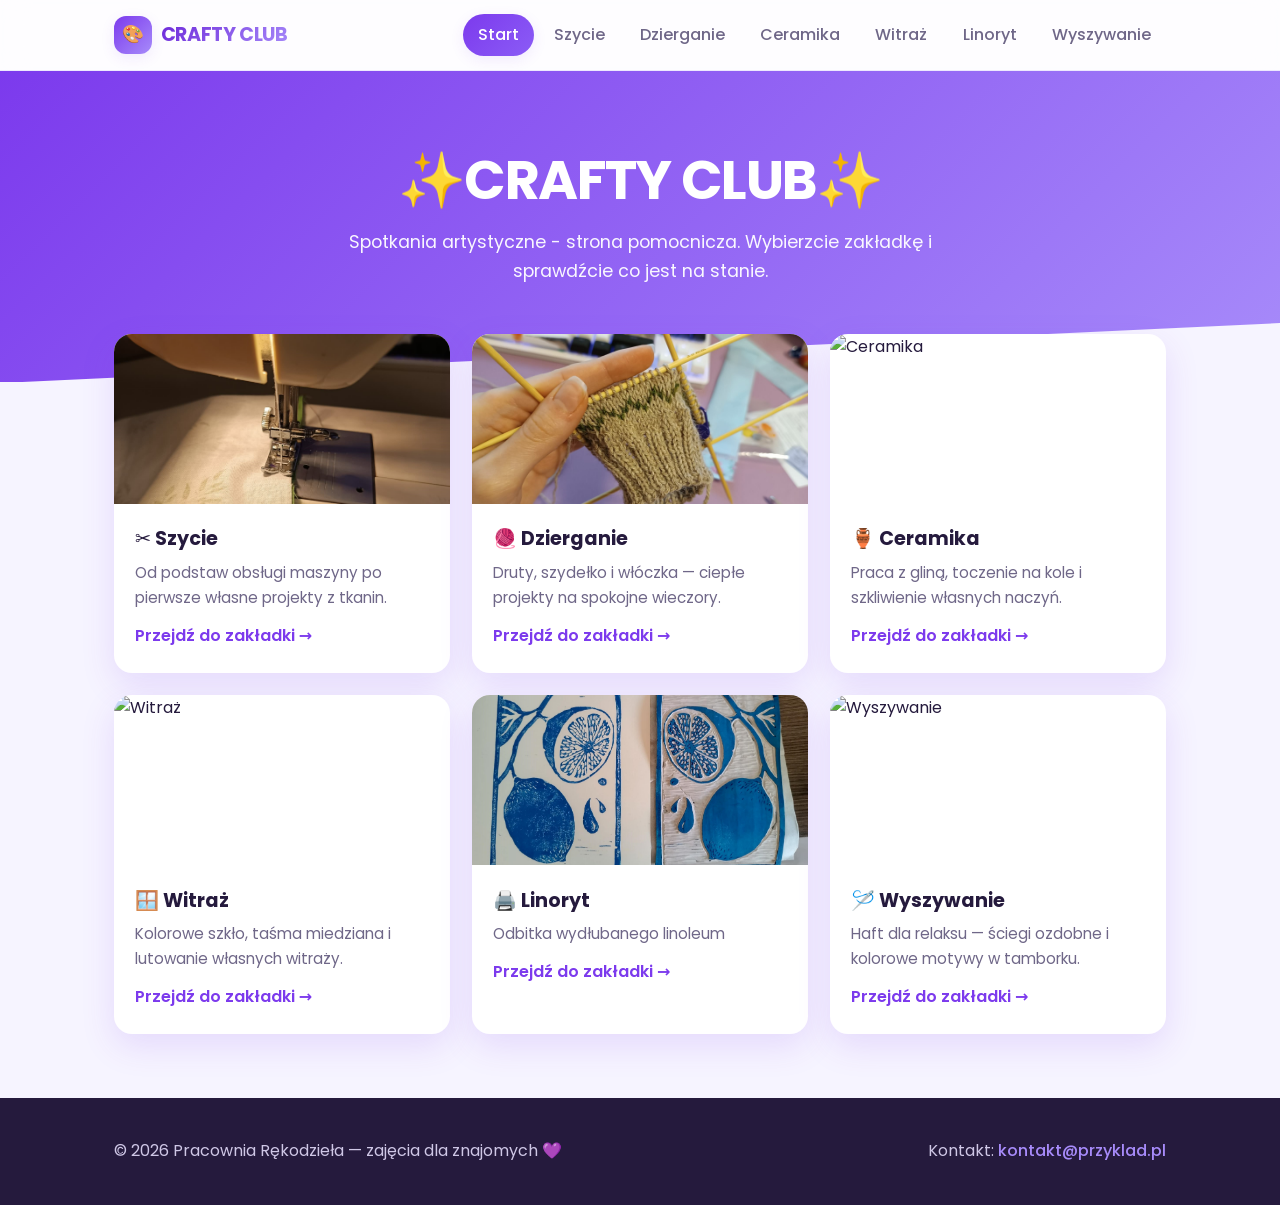
==== index.html @ 6e167121 "Update index.html" ====
<!DOCTYPE html>
<html lang="pl">
<head>
    <meta charset="UTF-8" />
    <meta name="viewport" content="width=device-width, initial-scale=1.0" />
    <title>CRAFTY CLUB</title>
    <link rel="icon" type="image/png" href="ikonka.png">
    
    <!-- Font (opcjonalny, ładny nowoczesny krój) -->
    <link rel="preconnect" href="https://fonts.googleapis.com" />
    <link rel="preconnect" href="https://fonts.gstatic.com" crossorigin />
    <link href="https://fonts.googleapis.com/css2?family=Poppins:wght@400;500;600;700&display=swap" rel="stylesheet" />

    <link rel="stylesheet" href="style.css" />
</head>

<body>

<!-- ============ NAWIGACJA ============ -->
<header>
    <nav class="nav">
        <a class="brand" data-tab="home">
            <span class="mark">🎨</span>
            <span class="name">CRAFTY CLUB</span>
        </a>
        <div class="tabs">
            <button class="tab-btn active" data-tab="home">Start</button>
            <button class="tab-btn" data-tab="szycie">Szycie</button>
            <button class="tab-btn" data-tab="dzierganie">Dzierganie</button>
            <button class="tab-btn" data-tab="ceramika">Ceramika</button>
            <button class="tab-btn" data-tab="witraz">Witraż</button>
            <button class="tab-btn" data-tab="linoryt">Linoryt</button>
            <button class="tab-btn" data-tab="wyszywanie">Wyszywanie</button>
        </div>
    </nav>
</header>

<main>

    <!-- ============ STRONA POWITALNA ============ -->
    <section id="home" class="section active">
        <div class="hero">
            <h1>✨CRAFTY CLUB✨</h1>
            <p>Spotkania artystyczne - strona pomocnicza.
                Wybierzcie zakładkę i sprawdźcie co jest na stanie.</p>
        </div>

        <div class="wrap">
            <div class="cards">
                <article class="card" data-tab="szycie">
                    <img src="images/szycie/szy_maszyna.jpg" alt="Szycie" />
                    <div class="card-body">
                        <h3>✂️ Szycie</h3>
                        <p>Od podstaw obsługi maszyny po pierwsze własne projekty z tkanin.</p>
                        <span class="more">Przejdź do zakładki →</span>
                    </div>
                </article>
                <article class="card" data-tab="dzierganie">
                    <img src="images/dzierganie/dzier_skarpeta.jpg" alt="Dzierganie" />
                    <div class="card-body">
                        <h3>🧶 Dzierganie</h3>
                        <p>Druty, szydełko i włóczka — ciepłe projekty na spokojne wieczory.</p>
                        <span class="more">Przejdź do zakładki →</span>
                    </div>
                </article>
                <article class="card" data-tab="ceramika">
                    <img src="https://picsum.photos/seed/ceramika-hero/600/400" alt="Ceramika" />
                    <div class="card-body">
                        <h3>🏺 Ceramika</h3>
                        <p>Praca z gliną, toczenie na kole i szkliwienie własnych naczyń.</p>
                        <span class="more">Przejdź do zakładki →</span>
                    </div>
                </article>
                <article class="card" data-tab="witraz">
                    <img src="https://nowolipki.edu.pl/media/system/pracownie/439281929-960971276035405-6005111752508587351-n.jpg" alt="Witraż" />
                    <div class="card-body">
                        <h3>🪟 Witraż</h3>
                        <p>Kolorowe szkło, taśma miedziana i lutowanie własnych witraży.</p>
                        <span class="more">Przejdź do zakładki →</span>
                    </div>
                </article>
                <article class="card" data-tab="linoryt">
                    <img src="images/linoryt/cytrynki.jpg" alt="Linoryt" />
                    <div class="card-body">
                        <h3>🖨️ Linoryt</h3>
                        <p>Odbitka wydłubanego linoleum</p>
                        <span class="more">Przejdź do zakładki →</span>
                    </div>
                </article>
                <article class="card" data-tab="wyszywanie">
                    <img src="https://picsum.photos/seed/wyszywanie-hero/600/400" alt="Wyszywanie" />
                    <div class="card-body">
                        <h3>🪡 Wyszywanie</h3>
                        <p>Haft dla relaksu — ściegi ozdobne i kolorowe motywy w tamborku.</p>
                        <span class="more">Przejdź do zakładki →</span>
                    </div>
                </article>
            </div>
        </div>
    </section>

    <!-- ============ SZYCIE ============ -->
    <section id="szycie" class="section">
        <div class="wrap page">
            <span class="eyebrow">Zajęcia</span>
            <h2>Szycie</h2>
            <p class="lead">Szycie na maszynie.</p>

            <!-- <div class="block">
                <h3>Materiał wideo</h3>
                <div class="video-frame">
                    <iframe src="https://www.youtube.com/embed/dQw4w9WgXcQ"
                            title="Wprowadzenie do szycia" allowfullscreen loading="lazy"></iframe>
                </div>
            </div> -->

            <!-- <div class="block">
                <h3>Galeria</h3>
                <div class="gallery">
                    <figure>
                        <img src="https://picsum.photos/seed/szycie1/600/450" alt="Maszyna do szycia" />
                        <figcaption>Nasza maszyna do szycia gotowa do pracy.</figcaption>
                    </figure>
                    <figure>
                        <img src="https://picsum.photos/seed/szycie2/600/450" alt="Kolorowe tkaniny" />
                        <figcaption>Wybór tkanin bawełnianych na projekty.</figcaption>
                    </figure>
                    <figure>
                        <img src="https://picsum.photos/seed/szycie3/600/450" alt="Nici i akcesoria" />
                        <figcaption>Nici, szpilki i drobne akcesoria krawieckie.</figcaption>
                    </figure>
                </div>
            </div> -->

            <div class="block">
                <h3>Lista tkanin  i dzianin</h3>
                <div class="table-wrap">
                    <table>
                        <thead>
                        <tr><th>Zdjęcie</th><th>Materiał</th><th>Ilość</th><th>Zapewniam</th></tr>
                        </thead>
                        <tbody>
                        <tr><td><img class="mat-thumb" src="images/szycie/kotwica.jpg" /></td><td>Tkanina bawełniana</td><td>może starczy na jaśka</td><td><span class="pill yes">Kornelia</span></td></tr>
                        <tr><td><img class="mat-thumb" src="images/szycie/fioletowe kropki.jpg" /></td><td>Tkanina bawełniana</td><td>na coś starczy</td><td><span class="pill yes">Kornelia</span></td></tr>
                        <tr><td><img class="mat-thumb" src="images/szycie/fiolet jasny.jpg" /></td><td>Tkanina bawełniana</td><td>mało</td><td><span class="pill yes">Kornelia</span></td></tr>
                        <tr><td><img class="mat-thumb" src="images/szycie/biel.jpg" /></td><td>Tkanina bawełniana biała</td><td>mało</td><td><span class="pill yes">Kornelia</span></td></tr>
                        <tr><td><img class="mat-thumb" src="images/szycie/beż.jpg" /></td><td>Tkanina ala len</td><td>dużo</td><td><span class="pill yes">Kornelia</span></td></tr>
                        <tr><td><img class="mat-thumb" src="images/szycie/brąz jasny.jpg" /></td><td>Tkanina ala len</td><td>na coś starczy</td><td><span class="pill yes">Kornelia</span></td></tr>
                        <tr><td><img class="mat-thumb" src="images/szycie/czarny.jpg" /></td><td>Tkanina ala len</td><td>na coś starczy</td><td><span class="pill yes">Kornelia</span></td></tr>
                        <tr><td><img class="mat-thumb" src="images/szycie/brąz ciemny.jpg" /></td><td>Tkanina len</td><td>na coś starczy</td><td><span class="pill yes">Kornelia</span></td></tr>
                        <tr><td><img class="mat-thumb" src="images/szycie/brąz.jpg" /></td><td>Tkanina</td><td>mało, ale może na coś starczy</td><td><span class="pill yes">Kornelia</span></td></tr>
                        <tr><td><img class="mat-thumb" src="images/szycie/czerwień.jpg" /></td><td>Tkanina mercedes wiskoza</td><td>dużo, na suknię</td><td><span class="pill yes">Kornelia</span></td></tr>
                        <tr><td><img class="mat-thumb" src="images/szycie/fiolet.jpg" /></td><td>Tkanina marchiano poliester</td><td>mało, ale na coś starczxy</td><td><span class="pill yes">Kornelia</span></td></tr>
                        <tr><td><img class="mat-thumb" src="images/szycie/brąz baranek.jpg" /></td><td>Tkanina baranek poliester</td><td>dużo, na suknię</td><td><span class="pill yes">Kornelia</span></td></tr>
                        <tr><td><img class="mat-thumb" src="images/szycie/czarna dzianina.jpg" /></td><td>Dzianina czarna na t-shirt</td><td>starczy na coś</td><td><span class="pill yes">Kornelia</span></td></tr>
                        <tr><td><img class="mat-thumb" src="images/szycie/ocieplenie fiolet.jpg" /></td><td>Pikówka z ociepleniem</td><td>na coś starczy</td><td><span class="pill yes">Kornelia</span></td></tr>
                        <tr><td><img class="mat-thumb" src="images/szycie/podszewka.jpg" /></td><td>Podszewka beż</td><td>na coś starczy</td><td><span class="pill yes">Kornelia</span></td></tr>
                        <tr><td><img class="mat-thumb" src="images/szycie/fizelina.jpg" /></td><td>Fizelina</td><td>dużo</td><td><span class="pill yes">Kornelia</span></td></tr>
                        <tr><td><img class="mat-thumb" src="images/szycie/juta.jpg" /></td><td>Juta</td><td>dużo</td><td><span class="pill yes">Kornelia</span></td></tr>
                        </tbody>
                    </table>
                </div>
            </div>

            <div class="block">
                <h3>Lista dodatków</h3>
                <div class="table-wrap">
                    <table>
                        <thead>
                        <tr><th>Zdjęcie</th><th>Nazwa</th><th>Ilość</th><th>Zapewniam</th></tr>
                        </thead>
                        <tbody>
                        <tr><td><img class="mat-thumb" src="images/szycie/aksamitka.jpg" /></td><td>Aksamitka</td><td>1m</td><td><span class="pill yes">Kornelia</span></td></tr>
                        <tr><td><img class="mat-thumb" src="images/szycie/taśma.jpg" /></td><td>Taśma/lamówka</td><td>1m</td><td><span class="pill yes">Kornelia</span></td></tr>
                        <tr><td><img class="mat-thumb" src="images/szycie/taśma2.jpg" /></td><td>Taśma</td><td>1m</td><td><span class="pill yes">Kornelia</span></td></tr>
                        <tr><td><img class="mat-thumb" src="images/szycie/guma cienka.jpg" /></td><td>Guma szer. 1,5cm</td><td>1,75m</td><td><span class="pill yes">Kornelia</span></td></tr>
                        <tr><td><img class="mat-thumb" src="images/szycie/guma sr.jpg" /></td><td>Guma szer. 2,5cm</td><td>0,9m, poszyta</td><td><span class="pill yes">Kornelia</span></td></tr>
                        <tr><td><img class="mat-thumb" src="images/szycie/guma gruba.jpg" /></td><td>Guma szer. 4cm</td><td>1,2m</td><td><span class="pill yes">Kornelia</span></td></tr>
                        <tr><td><img class="mat-thumb" src="images/szycie/guma biała.jpg" /></td><td>Guma szer. 4cm</td><td>1,2m</td><td><span class="pill yes">Kornelia</span></td></tr>
                        <tr><td><img class="mat-thumb" src="images/szycie/kryty1.jpg" /></td><td>Zamek kryty czerwony</td><td>0,4cm</td><td><span class="pill yes">Kornelia</span></td></tr>
                        <tr><td><img class="mat-thumb" src="images/szycie/kryty2.jpg" /></td><td>Zamek kryty szary</td><td>0,22m</td><td><span class="pill yes">Kornelia</span></td></tr>
                        <tr><td><img class="mat-thumb" src="images/szycie/zamek brąz.jpg" /></td><td>Zamek kostkowy metalowy brązowy</td><td>0,6m do naprawy</td><td><span class="pill yes">Kornelia</span></td></tr>
                        <tr><td><img class="mat-thumb" src="images/szycie/zamek czarny.jpg" /></td><td>Zamek kostkowy plastikowy czarny</td><td>6,2m co cięcia</td><td><span class="pill yes">Kornelia</span></td></tr>
                        <tr><td><img class="mat-thumb" src="images/szycie/zamek1.jpg" /></td><td>Sprzączka do zamka</td><td>5szt</td><td><span class="pill yes">Kornelia</span></td></tr>
                        <tr><td><img class="mat-thumb" src="images/szycie/klamry.jpg" /></td><td>Sprzączka do pasków</td><td>2szt z zapięciem, 2szt półkole, 1szt prostokąt</td><td><span class="pill yes">Kornelia</span></td></tr>
                        <tr><td><img class="mat-thumb" src="images/szycie/guzik.jpg" /></td><td>Guzik</td><td>2szt</td><td><span class="pill yes">Kornelia</span></td></tr>
                        <tr><td><img class="mat-thumb" src="images/szycie/taśma z klejem.jpg" /></td><td>Taśma z klejem</td><td>dużo</td><td><span class="pill yes">Kornelia</span></td></tr>
                        </tbody>
                    </table>
                </div>
            </div>
            
            <!-- <div class="block">
                <h3>Polecane sklepy</h3>
                <div class="shops">
                    <a class="shop" href="https://www.swiattkanin.pl" target="_blank" rel="noopener">
                        <span class="shop-ico">🧵</span>
                        <span class="shop-meta">Świat Tkanin<small>Bawełny, lny i dodatki</small></span>
                    </a>
                    <a class="shop" href="https://www.strefakrawiectwa.pl" target="_blank" rel="noopener">
                        <span class="shop-ico">✂️</span>
                        <span class="shop-meta">Strefa Krawiectwa<small>Nici, igły, akcesoria</small></span>
                    </a>
                    <a class="shop" href="https://www.guziczek.pl" target="_blank" rel="noopener">
                        <span class="shop-ico">📏</span>
                        <span class="shop-meta">Guziczek<small>Pasmanteria online</small></span>
                    </a>
                </div>
            </div>
        </div>
    </section> -->

    <!-- ============ DZIERGANIE ============ -->
    <section id="dzierganie" class="section">
        <div class="wrap page">
            <span class="eyebrow">Zajęcia</span>
            <h2>Dzierganie</h2>
            <p class="lead">Babciacore - zrób swoją własną czapkę lub sweter.</p>

            <!-- <div class="block">
                <h3>Materiał wideo</h3>
                <div class="video-frame">
                    <iframe src="https://www.youtube.com/embed/dQw4w9WgXcQ"
                            title="Wprowadzenie do dziergania" allowfullscreen loading="lazy"></iframe>
                </div>
            </div> -->

            <!-- <div class="block">
                <h3>Galeria</h3>
                <div class="gallery">
                    <figure>
                        <img src="https://picsum.photos/seed/dzierganie1/600/450" alt="Kłębki włóczki" />
                        <figcaption>Miękka wełna w kilku odcieniach fioletu.</figcaption>
                    </figure>
                    <figure>
                        <img src="https://picsum.photos/seed/dzierganie2/600/450" alt="Druty i robótka" />
                        <figcaption>Robótka w trakcie — pierwsze rządki.</figcaption>
                    </figure>
                    <figure>
                        <img src="https://picsum.photos/seed/dzierganie3/600/450" alt="Gotowy szalik" />
                        <figcaption>Efekt końcowy: ciepły, ręcznie robiony szalik.</figcaption>
                    </figure>
                </div>
            </div> -->

            <div class="block">
                <h3>Lista materiałów - włóczki</h3>
                <div class="table-wrap">
                    <table>
                        <thead>
                        <tr><th>Zdjęcie</th><th>Materiał</th><th>Szacowany rozmiar drutów</th><th>Ilość</th><th>Zapewniam</th></tr>
                        </thead>
                        <tbody>
                        <tr><td><img class="mat-thumb" src="images/dzierganie/nord.jpg" /></td><td>Alpaka/Poliamid/Wełna</td><td>druty rozm. 3mm</td><td>napoczęte włóczki</td><td><span class="pill yes">Kornelia</span></td></tr>
                        <tr><td><img class="mat-thumb" src="images/dzierganie/safran.jpg" /></td><td>Bawełna</td><td>druty rozm. 3mm</td><td>napoczęte włóczki</td><td><span class="pill yes">Kornelia</span></td></tr>
                        <tr><td><img class="mat-thumb" src="images/dzierganie/paris.jpg" /></td><td>Bawełna</td><td>druty rozm. 5mm</td><td>napoczęte włóczki/połowa</td><td><span class="pill yes">Kornelia</span></td></tr>
                        <tr><td><img class="mat-thumb" src="images/dzierganie/lillopi.jpg" /></td><td>Bawełna/Akryl</td><td>druty rozm. 3mm/4mm</td><td>napoczęte włóczki</td><td><span class="pill yes">Kornelia</span></td></tr>
                        <tr><td><img class="mat-thumb" src="images/dzierganie/baby merino.jpg" /></td><td>Wełna merino</td><td>druty rozm. 3mm</td><td>napoczęte włóczki</td><td><span class="pill yes">Kornelia</span></td></tr>
                        <tr><td><img class="mat-thumb" src="images/dzierganie/alpaka.jpg" /></td><td>Alpaka</td><td>druty rozm. 3mm</td><td>mało/pół włóczki</td><td><span class="pill yes">Kornelia</span></td></tr>
                        <tr><td><img class="mat-thumb" src="images/dzierganie/alpaka silk.jpg" /></td><td>Alpaka/Jedwab</td><td>druty rozm. 5mm</td><td>napoczęte włóczki</td><td><span class="pill yes">Kornelia</span></td></tr>
                        <tr><td><img class="mat-thumb" src="images/dzierganie/kid silk 1.jpg" /></td><td>Moher/Jedwab</td><td>druty rozm. 3,5mm</td><td>napoczęte włóczki</td><td><span class="pill yes">Kornelia</span></td></tr>
                        <tr><td><img class="mat-thumb" src="images/dzierganie/andes.jpg" /></td><td>Wełna/Alpaka</td><td>druty rozm. 9mm</td><td>cała</td><td><span class="pill yes">Kornelia</span></td></tr>
                        </tbody>
                    </table>
                </div>
            </div>
            
            <div class="block">
                <h3>Lista materiałów - przybory</h3>
                <div class="table-wrap">
                    <table>
                        <thead>
                        <tr><th>Zdjęcie</th><th>Materiał</th><th>Rozmiar</th><th>Zapewniam</th></tr>
                        </thead>
                        <tbody>
                        <tr><td><img class="mat-thumb" src="images/dzierganie/druty wymienne.jpg" /></td><td>Druty wymienne</td><td>3mm; 3,5mm; 4mm; 4,5mm; 5mm; 6,5mm; 7mm; 8mm;</td><td><span class="pill yes">Kornelia</span></td></tr>
                        <tr><td><img class="mat-thumb" src="images/dzierganie/druty na kablu 9.jpg" /></td><td>Druty na żyłce</td><td>9mm;</td><td><span class="pill yes">Kornelia</span></td></tr>
                        <tr><td><img class="mat-thumb" src="images/dzierganie/druty skarpetkowe.jpg" /></td><td>Druty skarpetkowe</td><td>2,5mm; 3mm;</td><td><span class="pill yes">Kornelia</span></td></tr>
                        <tr><td><img class="mat-thumb" src="images/dzierganie/żyłka.jpg" /></td><td>Żyłka wymienna do drutów</td><td>20cm; 40cm; 60cm;60cm obrotowe; 80cm;80cm obrotowe; 95cm;</td><td><span class="pill yes">Kornelia</span></td></tr>
                        <tr><td><img class="mat-thumb" src="images/dzierganie/szydełko.jpg" /></td><td>Szydełko</td><td>3,5mm; 5,5mm;</td><td><span class="pill yes">Kornelia</span></td></tr>
                        <tr><td><img class="mat-thumb" src="images/dzierganie/do dywanu.jpg" /></td><td>Igła do dywanu</td><td>?;</td><td><span class="pill yes">Kornelia</span></td></tr>
                        </tbody>
                    </table>
                </div>
            </div>
            
            <div class="block">
                <h3>Polecane sklepy</h3>
                <div class="shops">
                    <a class="shop" href="https://kokonki.pl" target="_blank" rel="noopener">
                        <span class="shop-ico">🧶</span>
                        <span class="shop-meta">Kokonki<small>Przybory dziewiarskie</small></span>
                    </a>
                    <!-- <a class="shop" href="https://www.druciki.pl" target="_blank" rel="noopener">
                        <span class="shop-ico">🪡</span>
                        <span class="shop-meta">Druciki.pl<small>Druty i szydełka</small></span>
                    </a>
                    <a class="shop" href="https://www.klebek.pl" target="_blank" rel="noopener">
                        <span class="shop-ico">🎨</span>
                        <span class="shop-meta">Kłębek<small>Włóczki i akcesoria</small></span>
                    </a>
                </div>
            </div> -->
        </div>
    </section>

    <!-- ============ CERAMIKA ============ -->
    <section id="ceramika" class="section">
        <div class="wrap page">
            <span class="eyebrow">Zajęcia</span>
            <h2>Ceramika</h2>
            <p class="lead">Praca z gliną angażuje wszystkie zmysły. Nauczymy się wałkować i formować glinę,
                spróbujemy toczenia na kole garncarskim, a na kolejnym spotkaniu ozdobimy i oszkliwimy nasze naczynia.</p>

            <div class="block">
                <h3>Materiał wideo</h3>
                <div class="video-frame">
                    <iframe src="https://www.youtube.com/embed/dQw4w9WgXcQ"
                            title="Wprowadzenie do ceramiki" allowfullscreen loading="lazy"></iframe>
                </div>
            </div>

            <div class="block">
                <h3>Galeria</h3>
                <div class="gallery">
                    <figure>
                        <img src="https://picsum.photos/seed/ceramika1/600/450" alt="Glina" />
                        <figcaption>Świeża glina gotowa do formowania.</figcaption>
                    </figure>
                    <figure>
                        <img src="https://picsum.photos/seed/ceramika2/600/450" alt="Koło garncarskie" />
                        <figcaption>Toczenie miski na kole garncarskim.</figcaption>
                    </figure>
                    <figure>
                        <img src="https://picsum.photos/seed/ceramika3/600/450" alt="Gotowe naczynia" />
                        <figcaption>Wypalone i oszkliwione prace uczestników.</figcaption>
                    </figure>
                </div>
            </div>

            <div class="block">
                <h3>Lista materiałów</h3>
                <div class="table-wrap">
                    <table>
                        <thead>
                        <tr><th>Zdjęcie</th><th>Materiał</th><th>Ilość</th><th>Zapewniam</th></tr>
                        </thead>
                        <tbody>
                        <tr><td><img class="mat-thumb" src="https://picsum.photos/seed/mat-glina/120/120" alt="Glina" /></td><td>Glina samoutwardzalna / do wypału</td><td>1 kg</td><td><span class="pill yes">Tak</span></td></tr>
                        <tr><td><img class="mat-thumb" src="https://picsum.photos/seed/mat-narzedzia/120/120" alt="Narzędzia do modelowania" /></td><td>Narzędzia do modelowania</td><td>komplet</td><td><span class="pill yes">Tak</span></td></tr>
                        <tr><td><img class="mat-thumb" src="https://picsum.photos/seed/mat-szkliwo/120/120" alt="Szkliwo" /></td><td>Szkliwo</td><td>wg projektu</td><td><span class="pill yes">Tak</span></td></tr>
                        <tr><td><img class="mat-thumb" src="https://picsum.photos/seed/mat-fartuch/120/120" alt="Fartuch ochronny" /></td><td>Fartuch ochronny</td><td>1 szt.</td><td><span class="pill no">Weź swój</span></td></tr>
                        <tr><td><img class="mat-thumb" src="https://picsum.photos/seed/mat-piec/120/120" alt="Dostęp do pieca / koła" /></td><td>Dostęp do pieca / koła</td><td>—</td><td><span class="pill yes">Tak</span></td></tr>
                        </tbody>
                    </table>
                </div>
            </div>

            <div class="block">
                <h3>Polecane sklepy</h3>
                <div class="shops">
                    <a class="shop" href="https://www.ceramikaart.pl" target="_blank" rel="noopener">
                        <span class="shop-ico">🏺</span>
                        <span class="shop-meta">Ceramika Art<small>Gliny i masy ceramiczne</small></span>
                    </a>
                    <a class="shop" href="https://www.swiatgliny.pl" target="_blank" rel="noopener">
                        <span class="shop-ico">🔧</span>
                        <span class="shop-meta">Świat Gliny<small>Narzędzia garncarskie</small></span>
                    </a>
                    <a class="shop" href="https://www.glazurapro.pl" target="_blank" rel="noopener">
                        <span class="shop-ico">🎨</span>
                        <span class="shop-meta">Glazura Pro<small>Szkliwa i angoby</small></span>
                    </a>
                </div>
            </div>
        </div>
    </section>

    <!-- ============ WITRAŻ ============ -->
    <section id="witraz" class="section">
        <div class="wrap page">
            <span class="eyebrow">Zajęcia</span>
            <h2>Witraż</h2>
            <p class="lead">Sztuka układania kolorowego szkła. Cięcie szkła,
                oklejanie taśmą miedzianą i lutowanie.</p>

            <!-- <div class="block">
                <h3>Materiał wideo</h3>
                <div class="video-frame">
                    <iframe src="https://www.youtube.com/embed/dQw4w9WgXcQ"
                            title="Wprowadzenie do witrażu" allowfullscreen loading="lazy"></iframe>
                </div>
            </div> -->

            <!-- <div class="block">
                <h3>Galeria</h3>
                <div class="gallery">
                    <figure>
                        <img src="https://picsum.photos/seed/witraz1/600/450" alt="Kolorowe szkło" />
                        <figcaption>Kolorowe szkło witrażowe w wielu odcieniach.</figcaption>
                    </figure>
                    <figure>
                        <img src="https://picsum.photos/seed/witraz2/600/450" alt="Cięcie szkła" />
                        <figcaption>Cięcie szkła wg przygotowanego wzoru.</figcaption>
                    </figure>
                    <figure>
                        <img src="https://picsum.photos/seed/witraz3/600/450" alt="Gotowy witraż" />
                        <figcaption>Gotowy witraż mieniący się w świetle.</figcaption>
                    </figure>
                </div>
            </div> -->

            <div class="block">
                <h3>Lista szkła</h3>
                <div class="table-wrap">
                    <table>
                        <thead>
                        <tr><th>Zdjęcie</th><th>Kolor</th><th>Ilość</th><th>Zapewnia</th></tr>
                        </thead>
                        <tbody>
                        <tr><td><img class="mat-thumb" src="images/witraż/zieleń.jpg" /></td><td>Przezroczysty ciepły zielony</td><td>średnio</td><td><span class="pill yes">Andrzej</span></td></tr>
                        <tr><td><img class="mat-thumb" src="images/witraż/ciemna zieleń.jpg" /></td><td>Przezroczysty ciemny zielony</td><td>dużo</td><td><span class="pill yes">Andrzej</span></td></tr>
                        <tr><td><img class="mat-thumb" src="images/witraż/ciemna zieleń2.jpg" /></td><td>Zamglony ciemny zielony</td><td>średnio</td><td><span class="pill yes">Andrzej</span></td></tr>
                        <tr><td><img class="mat-thumb" src="images/witraż/turkus.jpg" /></td><td>Zamglony turkus</td><td>mało</td><td><span class="pill yes">Andrzej</span></td></tr>
                        <tr><td><img class="mat-thumb" src="images/witraż/niebieski.jpg" /></td><td>Przezroczysty niebieski</td><td>dużo</td><td><span class="pill yes">Andrzej</span></td></tr>
                        <tr><td><img class="mat-thumb" src="images/witraż/granat.jpg" /></td><td>Przezroczysty granat</td><td>średnio</td><td><span class="pill yes">Andrzej</span></td></tr>
                        <tr><td><img class="mat-thumb" src="images/witraż/czerwień.jpg" /></td><td>Przezroczysta czerwień</td><td>mało</td><td><span class="pill yes">Andrzej</span></td></tr>
                        <tr><td><img class="mat-thumb" src="images/witraż/czerwień chrop.jpg" /></td><td>Chropowana czerwień</td><td>średnio</td><td><span class="pill yes">Andrzej</span></td></tr>
                        <tr><td><img class="mat-thumb" src="images/witraż/pomarańcz.jpg" /></td><td>Przezroczysta pomarańcz</td><td>dużo</td><td><span class="pill yes">Andrzej</span></td></tr>
                        <tr><td><img class="mat-thumb" src="images/witraż/ser.jpg" /></td><td>Mleczny pomarańcz</td><td>średnio</td><td><span class="pill yes">Andrzej</span></td></tr>
                        <tr><td><img class="mat-thumb" src="images/witraż/marmur.jpg" /></td><td>Mleczny pomarańczowy marmur</td><td>średnio</td><td><span class="pill yes">Andrzej</span></td></tr>
                        <tr><td><img class="mat-thumb" src="images/witraż/żółty.jpg" /></td><td>Przezroczysty żółty</td><td>dużo</td><td><span class="pill yes">Andrzej</span></td></tr>
                        <tr><td><img class="mat-thumb" src="images/witraż/jasny żółty.jpg" /></td><td>Przezroczysty jasny żółty</td><td>mało, połamane</td><td><span class="pill yes">Andrzej</span></td></tr>
                        <tr><td><img class="mat-thumb" src="images/witraż/mleczny.jpg" /></td><td>Mlency kremowy</td><td>średnio</td><td><span class="pill yes">Andrzej</span></td></tr>
                        <tr><td><img class="mat-thumb" src="images/witraż/przezroczyste chrop.jpg" /></td><td>Chropowaty przezroczysty</td><td>mało</td><td><span class="pill yes">Andrzej</span></td></tr>
                        </tbody>
                    </table>
                </div>
            </div>
            
            <div class="block">
                <h3>Lista przyborów</h3>
                <div class="table-wrap">
                    <table>
                        <thead>
                        <tr><th>Zdjęcie</th><th>Nazwa</th><th>Ilość</th><th>Zapewnia</th></tr>
                        </thead>
                        <tbody>
                        <tr><td><img class="mat-thumb" src="images/witraż/matasamogojaca.jpg" /></td><td>Mata samogojąca</td><td>A3</td><td><span class="pill yes">Andrzej</span></td></tr>
                        <tr><td><img class="mat-thumb" src="images/witraż/mata.jpg" /></td><td>Mata do cięcia</td><td>duża?</td><td><span class="pill yes">Andrzej</span></td></tr>
                        <tr><td><img class="mat-thumb" src="images/witraż/nóż.jpg" /></td><td>Nóż do cięcia szkła</td><td>1szt</td><td><span class="pill yes">Andrzej</span></td></tr>
                        <tr><td><img class="mat-thumb" src="images/witraż/cęgi.jpg" /></td><td>Cęgi do szkłą</td><td>1szt</td><td><span class="pill yes">Andrzej</span></td></tr>
                        <tr><td><img class="mat-thumb" src="images/witraż/obcęgi.jpg" /></td><td>Cęgi 2</td><td>1szt</td><td><span class="pill yes">Andrzej</span></td></tr>
                        <tr><td><img class="mat-thumb" src="images/witraż/ozn.jpg" /></td><td>Oznaczenie do szkła</td><td>1szt</td><td><span class="pill yes">Andrzej</span></td></tr>
                        <tr><td><img class="mat-thumb" src="images/witraż/cyna.jpg" /></td><td>Cyna w prętach 4mm</td><td>0,25kg</td><td><span class="pill yes">Andrzej</span></td></tr>
                        <tr><td><img class="mat-thumb" src="images/witraż/taśma miedziana.jpg" /></td><td>Taśma miedziana Tiffany</td><td>1szt</td><td><span class="pill yes">Andrzej</span></td></tr>
                        <tr><td><img class="mat-thumb" src="images/witraż/kostka.jpg" /></td><td>Kostka witrażowa</td><td>1szt</td><td><span class="pill yes">Andrzej</span></td></tr>
                        <tr><td><img class="mat-thumb" src="images/witraż/pędzelek.jpg" /></td><td>Pędzelek do topika i patyny</td><td>2szt</td><td><span class="pill yes">Andrzej</span></td></tr>
                        <tr><td><img class="mat-thumb" src="images/witraż/pipeta.jpg" /></td><td>Pipeta</td><td>1szt</td><td><span class="pill yes">Andrzej</span></td></tr>
                        <tr><td><img class="mat-thumb" src="images/witraż/olejek.jpg" /></td><td>Olejek do noży</td><td>1szt</td><td><span class="pill yes">Andrzej</span></td></tr>
                        <tr><td><img class="mat-thumb" src="images/witraż/topik.jpg" /></td><td>Topik</td><td>250ml</td><td><span class="pill yes">Andrzej</span></td></tr>
                        <tr><td><img class="mat-thumb" src="images/witraż/patyna.jpg" /></td><td>Patyna</td><td>250ml</td><td><span class="pill yes">Andrzej</span></td></tr>
                        </tbody>
                    </table>
                </div>
            </div>
            
            <div class="block">
                <h3>Polecane sklepy</h3>
                <div class="shops">
                    <a class="shop" href="https://www.szklocraft.pl/?srsltid=AU7gw4UeS_YlI5-JT1naHpcornSxuH6K-CjGHF2jZHCdzKJfy5mZwjnN" target="_blank" rel="noopener">
                        <span class="shop-ico">🪟</span>
                        <span class="shop-meta">Szkło Craft<small>Szkło witrażowe</small></span>
                    <!-- </a>
                    <a class="shop" href="https://www.witraze.pl" target="_blank" rel="noopener">
                        <span class="shop-ico">🔧</span>
                        <span class="shop-meta">Witraże.pl<small>Narzędzia i taśmy</small></span>
                    </a>
                    <a class="shop" href="https://www.glasspol.pl" target="_blank" rel="noopener">
                        <span class="shop-ico">✨</span>
                        <span class="shop-meta">Glasspol<small>Lut, patyna, folie</small></span>
                    </a> -->
                </div>
            </div>
        </div>
    </section>

    <!-- ============ LINORYT ============ -->
    <section id="linoryt" class="section">
        <div class="wrap page">
            <span class="eyebrow">Zajęcia</span>
            <h2>Linoryt</h2>
            <p class="lead">Grafika w technice linorytu. Rysujemy jakąś grafikę, odrysowujemy lub odbijamy na linorycie. Dłubiemy dłutem w linoleum a potem odbijamy na jakimś fajnym papierze. Grafika będzie lustrzana do tego co wydłubiemy.</p>

            <!-- <div class="block">
                <h3>Materiał wideo</h3>
                <div class="video-frame">
                    <iframe src="https://www.youtube.com/embed/dQw4w9WgXcQ"
                            title="Wprowadzenie do linorytu" allowfullscreen loading="lazy"></iframe>
                </div>
            </div> -->
            
  <div class="block">
                <h3>Lista materiałów</h3>
                <div class="table-wrap">
                    <table>
                        <thead>
                        <tr><th>Zdjęcie</th><th>Materiał</th><th>Ilość</th><th>Zapewnia</th></tr>
                        </thead>
                        <tbody>
                        <tr><td><img class="mat-thumb" src="images/linoryt/linoleum.jfif"  /></td><td>Linoleum</td><td>19x17,5 oraz 35x25, można pociąć</td><td><span class="pill yes">Kornelia</span></td></tr>
                        <tr><td><img class="mat-thumb" src="images/linoryt/dłuto trójkąt.jpg"  /></td><td>Dłuta do linoleum </td><td>V - 301, U-304</td><td><span class="pill yes">Kornelia</span></td></tr>
                        <tr><td><img class="mat-thumb" src="images/linoryt/tacka roller.jfif" /></td><td>Tacka i roller do farbowania</td><td>Roller 10cm</td><td><span class="pill yes">Kornelia</span></td></tr>
                        <tr><td><img class="mat-thumb" src="images/linoryt/farba czarna.jfif"  /></td><td>Farba czarna</td><td>Cała</td><td><span class="pill yes">Kornelia</span></td></tr>
                        <tr><td><img class="mat-thumb" src="images/linoryt/farba niebieska.jfif"  /></td><td>Farba niebieska</td><td>Cała</td><td><span class="pill yes">Kornelia</span></td></tr>
                        <tr><td><img class="mat-thumb" src="images/linoryt/farba czerwona.jfif"  /></td><td>Farba czerwona</td><td>Cała</td><td><span class="pill yes">Kornelia</span></td></tr>
                        <tr><td><img class="mat-thumb" src="images/linoryt/farba zielona.jfif"  /></td><td>Farba zielona</td><td>Cała</td><td><span class="pill yes">Kornelia</span></td></tr> 
                        <tr><td><img class="mat-thumb" src="images/linoryt/farba żółta.jfif"  /></td><td>Farba żółta</td><td>Cała</td><td><span class="pill yes">Kornelia</span></td></tr> 
                        <tr><td><img class="mat-thumb" src="https://encrypted-tbn0.gstatic.com/images?q=tbn:ANd9GcQYh5sLUvqkhjM_gRVv19uUY1Hklri95Ym2ADieKvsRWw&s=10"  /></td><td>Docisk drukarski</td><td>Chyba damy radę bez</td><td><span class="pill no">BRAK</span></td></tr> 
                        </tbody>
                    </table>
                </div>
            </div>

            
            <div class="block">
                <h3>Galeria</h3>
                <div class="gallery">
                    <figure>
                        <img src="images/linoryt/cytrynki.jpg" alt="Mata linoleum i dłuta" />
                        <figcaption>Gotowy linoryt</figcaption>
                    </figure>
                    <figure>
                        <img src="images/linoryt/koty.jpg" alt="Wycinanie wzoru" />
                        <figcaption>Linoryt - jeszcze nie odbity</figcaption>
                    </figure>
                    <!-- <figure>
                        <img src="https://picsum.photos/seed/linoleum3/600/450" alt="Odbitki na papierze" />
                        <figcaption>Gotowe odbitki suszące się na papierze.</figcaption>
                    </figure> -->
                </div>
            </div>

            <!-- <div class="block">
                <h3>Polecane sklepy</h3>
                <div class="shops">
                    <a class="shop" href="https://www.swiatgrafiki.pl" target="_blank" rel="noopener">
                        <span class="shop-ico">🖨️</span>
                        <span class="shop-meta">Świat Grafiki<small>Linoleum i dłuta</small></span>
                    </a>
                    <a class="shop" href="https://www.farbygraficzne.pl" target="_blank" rel="noopener">
                        <span class="shop-ico">🎨</span>
                        <span class="shop-meta">Farby Graficzne<small>Farby drukarskie</small></span>
                    </a>
                    <a class="shop" href="https://www.linoryt.pl" target="_blank" rel="noopener">
                        <span class="shop-ico">🪚</span>
                        <span class="shop-meta">Narzędzia Linoryt<small>Wałki i dłutka</small></span>
                    </a>
                </div>
            </div> -->
        </div>
    </section>

    <!-- ============ WYSZYWANIE ============ -->
    <section id="wyszywanie" class="section">
        <div class="wrap page">
            <span class="eyebrow">Zajęcia</span>
            <h2>Wyszywanie</h2>
            <p class="lead">Haft dla relaksu i wyciszenia. Poznamy podstawowe ściegi ozdobne, nauczymy się przenosić
                wzór na tkaninę i wyhaftujemy własny kolorowy motyw naciągnięty w tamborku.</p>

            <div class="block">
                <h3>Materiał wideo</h3>
                <div class="video-frame">
                    <iframe src="https://www.youtube.com/embed/dQw4w9WgXcQ"
                            title="Wprowadzenie do haftu" allowfullscreen loading="lazy"></iframe>
                </div>
            </div>

            <div class="block">
                <h3>Galeria</h3>
                <div class="gallery">
                    <figure>
                        <img src="https://picsum.photos/seed/wyszywanie1/600/450" alt="Kolorowe muliny" />
                        <figcaption>Kolorowe muliny gotowe do haftu.</figcaption>
                    </figure>
                    <figure>
                        <img src="https://picsum.photos/seed/wyszywanie2/600/450" alt="Robótka w tamborku" />
                        <figcaption>Motyw powstający w tamborku, ścieg po ściegu.</figcaption>
                    </figure>
                    <figure>
                        <img src="https://picsum.photos/seed/wyszywanie3/600/450" alt="Gotowy haft" />
                        <figcaption>Efekt końcowy: kolorowy, ręcznie wyszyty motyw.</figcaption>
                    </figure>
                </div>
            </div>

            <div class="block">
                <h3>Lista materiałów</h3>
                <div class="table-wrap">
                    <table>
                        <thead>
                        <tr><th>Zdjęcie</th><th>Materiał</th><th>Ilość</th><th>Zapewniam</th></tr>
                        </thead>
                        <tbody>
                        <tr><td><img class="mat-thumb" src="https://picsum.photos/seed/mat-kanwa/120/120" alt="Kanwa" /></td><td>Kanwa / tkanina lniana</td><td>1 kawałek</td><td><span class="pill yes">Tak</span></td></tr>
                        <tr><td><img class="mat-thumb" src="https://picsum.photos/seed/mat-muliny/120/120" alt="Muliny" /></td><td>Muliny (nici do haftu)</td><td>zestaw kolorów</td><td><span class="pill yes">Tak</span></td></tr>
                        <tr><td><img class="mat-thumb" src="https://picsum.photos/seed/mat-tamborek/120/120" alt="Tamborek" /></td><td>Tamborek</td><td>1 szt.</td><td><span class="pill yes">Tak</span></td></tr>
                        <tr><td><img class="mat-thumb" src="https://picsum.photos/seed/mat-iglyhaft/120/120" alt="Igły do haftu" /></td><td>Igły do haftu</td><td>komplet</td><td><span class="pill yes">Tak</span></td></tr>
                        <tr><td><img class="mat-thumb" src="https://picsum.photos/seed/mat-nozyczkinici/120/120" alt="Nożyczki do nici" /></td><td>Nożyczki do nici</td><td>1 szt.</td><td><span class="pill no">Weź swoje</span></td></tr>
                        </tbody>
                    </table>
                </div>
            </div>

            <div class="block">
                <h3>Polecane sklepy</h3>
                <div class="shops">
                    <a class="shop" href="https://www.muliny.pl" target="_blank" rel="noopener">
                        <span class="shop-ico">🪡</span>
                        <span class="shop-meta">Muliny.pl<small>Nici do haftu</small></span>
                    </a>
                    <a class="shop" href="https://www.kanwainic.pl" target="_blank" rel="noopener">
                        <span class="shop-ico">🌸</span>
                        <span class="shop-meta">Kanwa i Nić<small>Kanwy i tamborki</small></span>
                    </a>
                    <a class="shop" href="https://www.haftstudio.pl" target="_blank" rel="noopener">
                        <span class="shop-ico">✨</span>
                        <span class="shop-meta">Haft Studio<small>Wzory i zestawy</small></span>
                    </a>
                </div>
            </div>
        </div>
    </section>

</main>

<!-- ============ STOPKA ============ -->
<footer>
    <div class="wrap">
        <span>© <span id="year"></span> Pracownia Rękodzieła — zajęcia dla znajomych 💜</span>
        <span>Kontakt: <a href="mailto:kontakt@przyklad.pl">kontakt@przyklad.pl</a></span>
    </div>
</footer>

<!-- ============ POWIĘKSZENIE ZDJĘCIA (LIGHTBOX) ============ -->
<div class="lightbox" id="lightbox" aria-hidden="true">
    <button class="lb-close" type="button" aria-label="Zamknij">✕</button>
    <img src="" alt="" />
</div>

<script>
    /* Przełączanie zakładek (prosta „SPA” bez przeładowania strony) */
    const tabButtons = document.querySelectorAll('[data-tab]');
    const sections   = document.querySelectorAll('.section');
    const navButtons = document.querySelectorAll('.tab-btn');

    function showSection(id) {
        sections.forEach(s => s.classList.toggle('active', s.id === id));
        navButtons.forEach(b => b.classList.toggle('active', b.dataset.tab === id));
        window.scrollTo({ top: 0, behavior: 'smooth' });
        history.replaceState(null, '', '#' + id);
    }

    tabButtons.forEach(el => {
        el.addEventListener('click', () => showSection(el.dataset.tab));
    });

    /* Otwarcie właściwej zakładki po odświeżeniu (np. #ceramika) */
    const start = location.hash.replace('#', '');
    if (start && document.getElementById(start)) showSection(start);

    /* Powiększenie zdjęć materiałów (lightbox) */
    const lightbox = document.getElementById('lightbox');
    const lightboxImg = lightbox.querySelector('img');

    function openLightbox(src, alt) {
        lightboxImg.src = src;
        lightboxImg.alt = alt || '';
        lightbox.classList.add('open');
        lightbox.setAttribute('aria-hidden', 'false');
    }
    function closeLightbox() {
        lightbox.classList.remove('open');
        lightbox.setAttribute('aria-hidden', 'true');
        lightboxImg.src = '';
    }

    document.querySelectorAll('.mat-thumb').forEach(img => {
        img.addEventListener('click', () => {
            const bigSrc = img.src.replace(/\/\d+\/\d+(\?.*)?$/, '/1000/1000');
            openLightbox(bigSrc, img.alt);
        });
    });
    lightbox.addEventListener('click', closeLightbox);
    document.addEventListener('keydown', e => { if (e.key === 'Escape') closeLightbox(); });

    /* Rok w stopce */
    document.getElementById('year').textContent = new Date().getFullYear();
</script>

</body>
</html>
---- style.css ----
/* =========================================================
   ZMIENNE KOLORÓW — tu zmieniasz cały motyw (biało-fioletowy)
   ========================================================= */
:root {
    --purple-700: #6d28d9;
    --purple-600: #7c3aed;
    --purple-500: #8b5cf6;
    --purple-400: #a78bfa;
    --purple-100: #ede9fe;
    --purple-50:  #f6f4ff;
    --white:      #ffffff;
    --ink:        #251a3d;
    --muted:      #6f6788;
    --shadow:     0 12px 34px rgba(124, 58, 237, .14);
    --shadow-sm:  0 4px 14px rgba(124, 58, 237, .10);
    --radius:     18px;
    --maxw:       1100px;
}

* { margin: 0; padding: 0; box-sizing: border-box; }

html { scroll-behavior: smooth; }

body {
    font-family: 'Poppins', system-ui, -apple-system, Segoe UI, Roboto, sans-serif;
    color: var(--ink);
    background: var(--purple-50);
    line-height: 1.65;
}

a { color: inherit; text-decoration: none; }
img { display: block; max-width: 100%; }

.wrap { max-width: var(--maxw); margin: 0 auto; padding: 0 1.5rem; }

/* =========================================================
   NAWIGACJA
   ========================================================= */
header {
    position: sticky; top: 0; z-index: 100;
    background: rgba(255, 255, 255, .82);
    backdrop-filter: blur(14px);
    border-bottom: 1px solid var(--purple-100);
}
.nav {
    display: flex; align-items: center; gap: 1rem;
    padding: .85rem 1.5rem;
    max-width: var(--maxw); margin: 0 auto;
}
.brand {
    display: flex; align-items: center; gap: .55rem;
    font-weight: 700; font-size: 1.2rem; letter-spacing: -.02em;
}
.brand .mark {
    width: 38px; height: 38px; display: grid; place-items: center;
    border-radius: 12px; font-size: 1.1rem;
    background: linear-gradient(135deg, var(--purple-600), var(--purple-400));
    box-shadow: var(--shadow-sm);
}
.brand .name {
    background: linear-gradient(135deg, var(--purple-700), var(--purple-400));
    -webkit-background-clip: text; background-clip: text; color: transparent;
}
.tabs { display: flex; flex-wrap: wrap; gap: .3rem; margin-left: auto; }
.tab-btn {
    border: none; cursor: pointer; font: inherit; font-weight: 500;
    padding: .5rem .95rem; border-radius: 999px;
    background: transparent; color: var(--muted);
    transition: all .18s ease;
}
.tab-btn:hover { background: var(--purple-100); color: var(--purple-700); }
.tab-btn.active {
    color: var(--white);
    background: linear-gradient(135deg, var(--purple-600), var(--purple-500));
    box-shadow: var(--shadow-sm);
}

/* =========================================================
   SEKCJE (przełączane JS-em)
   ========================================================= */
.section { display: none; animation: fade .45s ease; }
.section.active { display: block; }
@keyframes fade { from { opacity: 0; transform: translateY(10px); } to { opacity: 1; transform: none; } }

/* =========================================================
   HERO / STRONA POWITALNA
   ========================================================= */
.hero {
    background: linear-gradient(135deg, var(--purple-600), var(--purple-400));
    color: var(--white); text-align: center;
    padding: 5rem 1.5rem 6rem;
    position: relative; overflow: hidden;
}
.hero::after {
    content: ""; position: absolute; inset: auto 0 -1px 0; height: 60px;
    background: var(--purple-50);
    clip-path: polygon(0 100%, 100% 100%, 100% 0);
}
.hero h1 { font-size: clamp(2rem, 5vw, 3.4rem); line-height: 1.1; letter-spacing: -.03em; }
.hero p { max-width: 620px; margin: 1.1rem auto 0; font-size: 1.1rem; opacity: .95; }

/* Karty na stronie głównej */
.cards { display: grid; grid-template-columns: repeat(auto-fit, minmax(250px, 1fr)); gap: 1.4rem; margin: -3rem auto 4rem; position: relative; z-index: 2; }
.card {
    background: var(--white); border-radius: var(--radius); overflow: hidden;
    box-shadow: var(--shadow); cursor: pointer; transition: transform .2s ease, box-shadow .2s ease;
}
.card:hover { transform: translateY(-6px); box-shadow: 0 18px 44px rgba(124,58,237,.22); }
.card img { height: 170px; width: 100%; object-fit: cover; }
.card .card-body { padding: 1.2rem 1.3rem 1.5rem; }
.card h3 { font-size: 1.2rem; margin-bottom: .3rem; }
.card p { color: var(--muted); font-size: .95rem; }
.card .more { display: inline-block; margin-top: .8rem; font-weight: 600; color: var(--purple-600); }

/* =========================================================
   SEKCJE ZAJĘĆ (wspólny układ)
   ========================================================= */
.page { padding: 3.5rem 0 4.5rem; }
.eyebrow {
    display: inline-block; font-size: .8rem; font-weight: 600; letter-spacing: .12em;
    text-transform: uppercase; color: var(--purple-600);
    background: var(--purple-100); padding: .35rem .8rem; border-radius: 999px;
}
.page h2 { font-size: clamp(1.8rem, 4vw, 2.6rem); letter-spacing: -.02em; margin: .9rem 0 .6rem; }
.lead { color: var(--muted); max-width: 720px; font-size: 1.08rem; }

.block { margin-top: 3rem; }
.block h3 { font-size: 1.35rem; margin-bottom: 1rem; display: flex; align-items: center; gap: .5rem; }
.block h3::before { content: ""; width: 8px; height: 22px; border-radius: 4px; background: linear-gradient(var(--purple-600), var(--purple-400)); }

/* Wideo (responsywne 16:9) */
.video-frame {
    position: relative; width: 100%; aspect-ratio: 16 / 9;
    border-radius: var(--radius); overflow: hidden; box-shadow: var(--shadow);
}
.video-frame iframe { position: absolute; inset: 0; width: 100%; height: 100%; border: 0; }

/* Galeria zdjęć z podpisami */
.gallery { display: grid; grid-template-columns: repeat(auto-fit, minmax(240px, 1fr)); gap: 1.3rem; }
figure {
    background: var(--white); border-radius: var(--radius); overflow: hidden;
    box-shadow: var(--shadow-sm); transition: transform .2s ease;
}
figure:hover { transform: translateY(-4px); }
figure img { height: 210px; width: 100%; object-fit: cover; }
figcaption { padding: .85rem 1rem; font-size: .92rem; color: var(--muted); }

/* Tabela materiałów */
.table-wrap { overflow-x: auto; border-radius: var(--radius); box-shadow: var(--shadow-sm); background: var(--white); }
table { width: 100%; border-collapse: collapse; min-width: 460px; }
thead th {
    text-align: left; font-size: .82rem; letter-spacing: .06em; text-transform: uppercase;
    color: var(--white); padding: .95rem 1.2rem;
    background: linear-gradient(135deg, var(--purple-600), var(--purple-500));
}
tbody td { padding: .9rem 1.2rem; border-bottom: 1px solid var(--purple-100); font-size: .96rem; }
tbody tr:last-child td { border-bottom: none; }
tbody tr:nth-child(even) { background: var(--purple-50); }
.pill { display: inline-block; padding: .2rem .7rem; border-radius: 999px; font-size: .8rem; font-weight: 600; }
.pill.yes { background: #e7f9ee; color: #1a8f4c; }
.pill.no  { background: #fdecec; color: #cf3b3b; }

/* Miniatura materiału w tabeli */
.mat-thumb {
    width: 64px; height: 64px; border-radius: 12px;
    object-fit: cover; box-shadow: var(--shadow-sm);
    cursor: zoom-in; transition: transform .15s ease;
}
.mat-thumb:hover { transform: scale(1.06); }

/* Polecane sklepy */
.shops { display: grid; grid-template-columns: repeat(auto-fit, minmax(230px, 1fr)); gap: 1rem; }
.shop {
    display: flex; align-items: center; gap: .85rem;
    background: var(--white); border-radius: var(--radius);
    padding: 1rem 1.2rem; box-shadow: var(--shadow-sm);
    transition: transform .2s ease, box-shadow .2s ease;
}
.shop:hover { transform: translateY(-4px); box-shadow: var(--shadow); }
.shop .shop-ico {
    width: 46px; height: 46px; flex: none; display: grid; place-items: center;
    border-radius: 12px; font-size: 1.35rem; background: var(--purple-100);
}
.shop .shop-meta { display: flex; flex-direction: column; font-weight: 600; }
.shop .shop-meta small { color: var(--muted); font-weight: 500; font-size: .82rem; }
.shop:hover .shop-meta { color: var(--purple-700); }

/* Powiększenie zdjęcia materiału (lightbox) */
.lightbox {
    position: fixed; inset: 0; z-index: 200;
    display: none; place-items: center; padding: 1.5rem;
    background: rgba(37, 26, 61, .78); backdrop-filter: blur(6px);
    cursor: zoom-out;
}
.lightbox.open { display: grid; animation: fade .25s ease; }
.lightbox img {
    max-width: min(94vw, 900px); max-height: 90vh; width: auto; height: auto;
    border-radius: var(--radius); box-shadow: 0 24px 60px rgba(0, 0, 0, .45);
}
.lightbox .lb-close {
    position: absolute; top: 1.1rem; right: 1.3rem;
    width: 44px; height: 44px; border: none; cursor: pointer;
    border-radius: 999px; font-size: 1.35rem; line-height: 1;
    background: rgba(255, 255, 255, .9); color: var(--ink); box-shadow: var(--shadow-sm);
}
.lightbox .lb-close:hover { background: var(--white); }

/* =========================================================
   STOPKA
   ========================================================= */
footer { background: var(--ink); color: #cfc7e6; padding: 2.5rem 0; margin-top: 2rem; }
footer .wrap { display: flex; flex-wrap: wrap; gap: 1rem; align-items: center; justify-content: space-between; }
footer a { color: var(--purple-400); font-weight: 500; }

@media (max-width: 640px) {
    .brand .name { display: none; }
    .nav { gap: .5rem; }
}
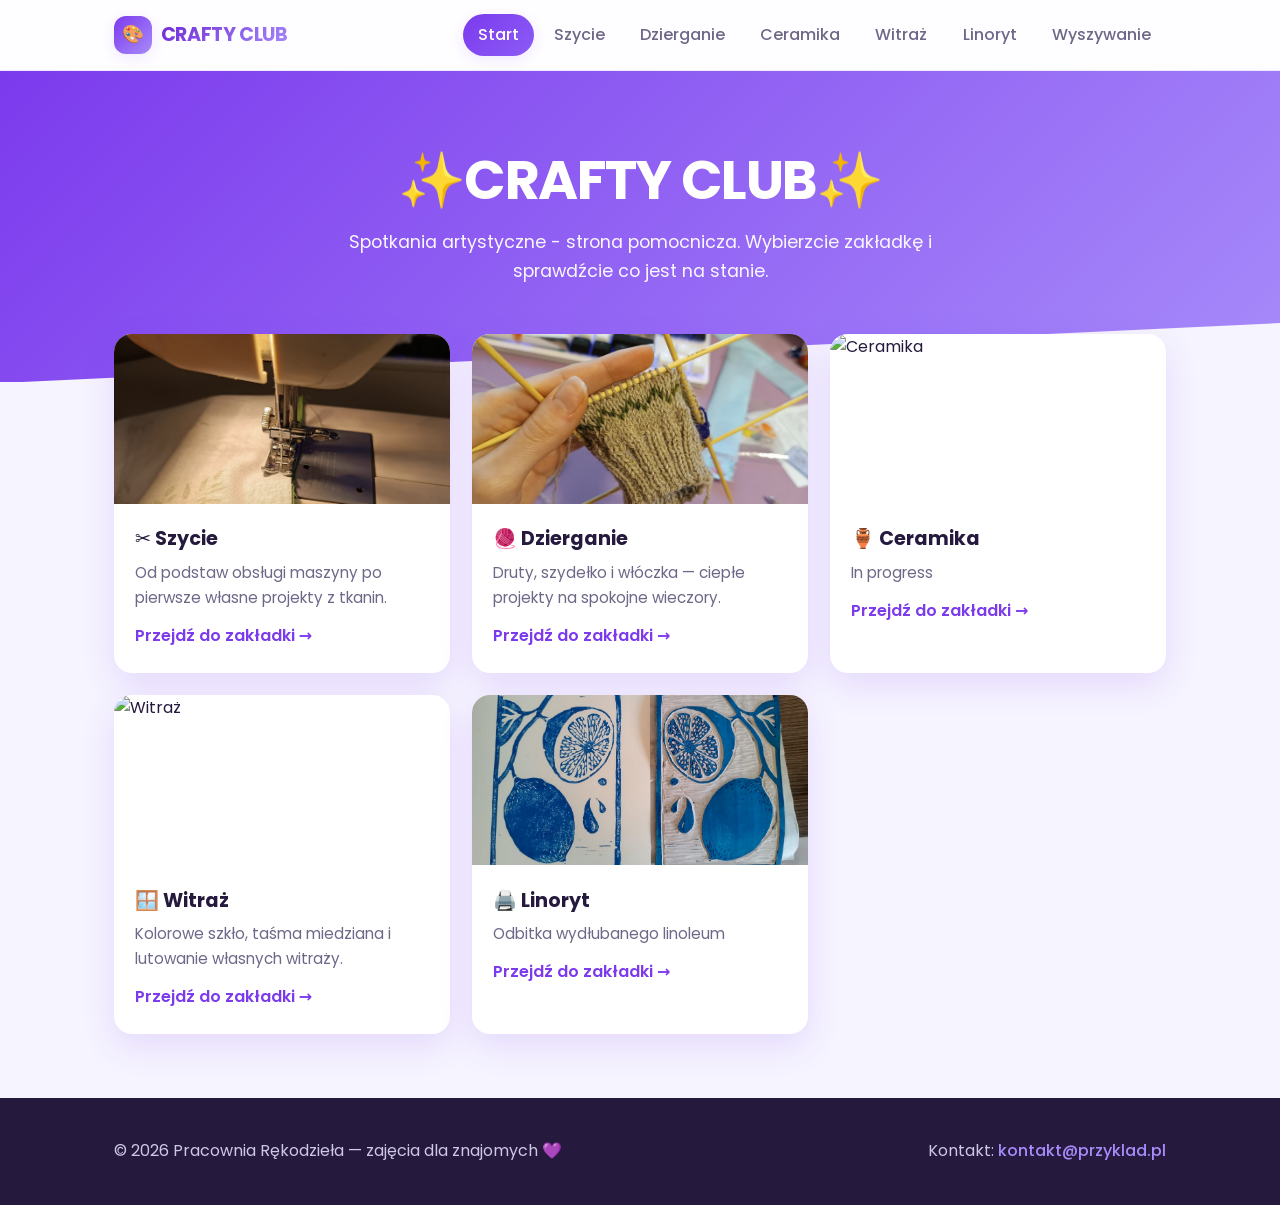
==== commit bafb7a43: "Update index.html" ====
--- a/index.html
+++ b/index.html
@@ -67,7 +67,7 @@
                     <img src="https://picsum.photos/seed/ceramika-hero/600/400" alt="Ceramika" />
                     <div class="card-body">
                         <h3>🏺 Ceramika</h3>
-                        <p>Praca z gliną, toczenie na kole i szkliwienie własnych naczyń.</p>
+                        <p>In progress</p>
                         <span class="more">Przejdź do zakładki →</span>
                     </div>
                 </article>
@@ -87,14 +87,14 @@
                         <span class="more">Przejdź do zakładki →</span>
                     </div>
                 </article>
-                <article class="card" data-tab="wyszywanie">
+                <!-- <article class="card" data-tab="wyszywanie">
                     <img src="https://picsum.photos/seed/wyszywanie-hero/600/400" alt="Wyszywanie" />
                     <div class="card-body">
                         <h3>🪡 Wyszywanie</h3>
                         <p>Haft dla relaksu — ściegi ozdobne i kolorowe motywy w tamborku.</p>
                         <span class="more">Przejdź do zakładki →</span>
                     </div>
-                </article>
+                </article> -->
             </div>
         </div>
     </section>
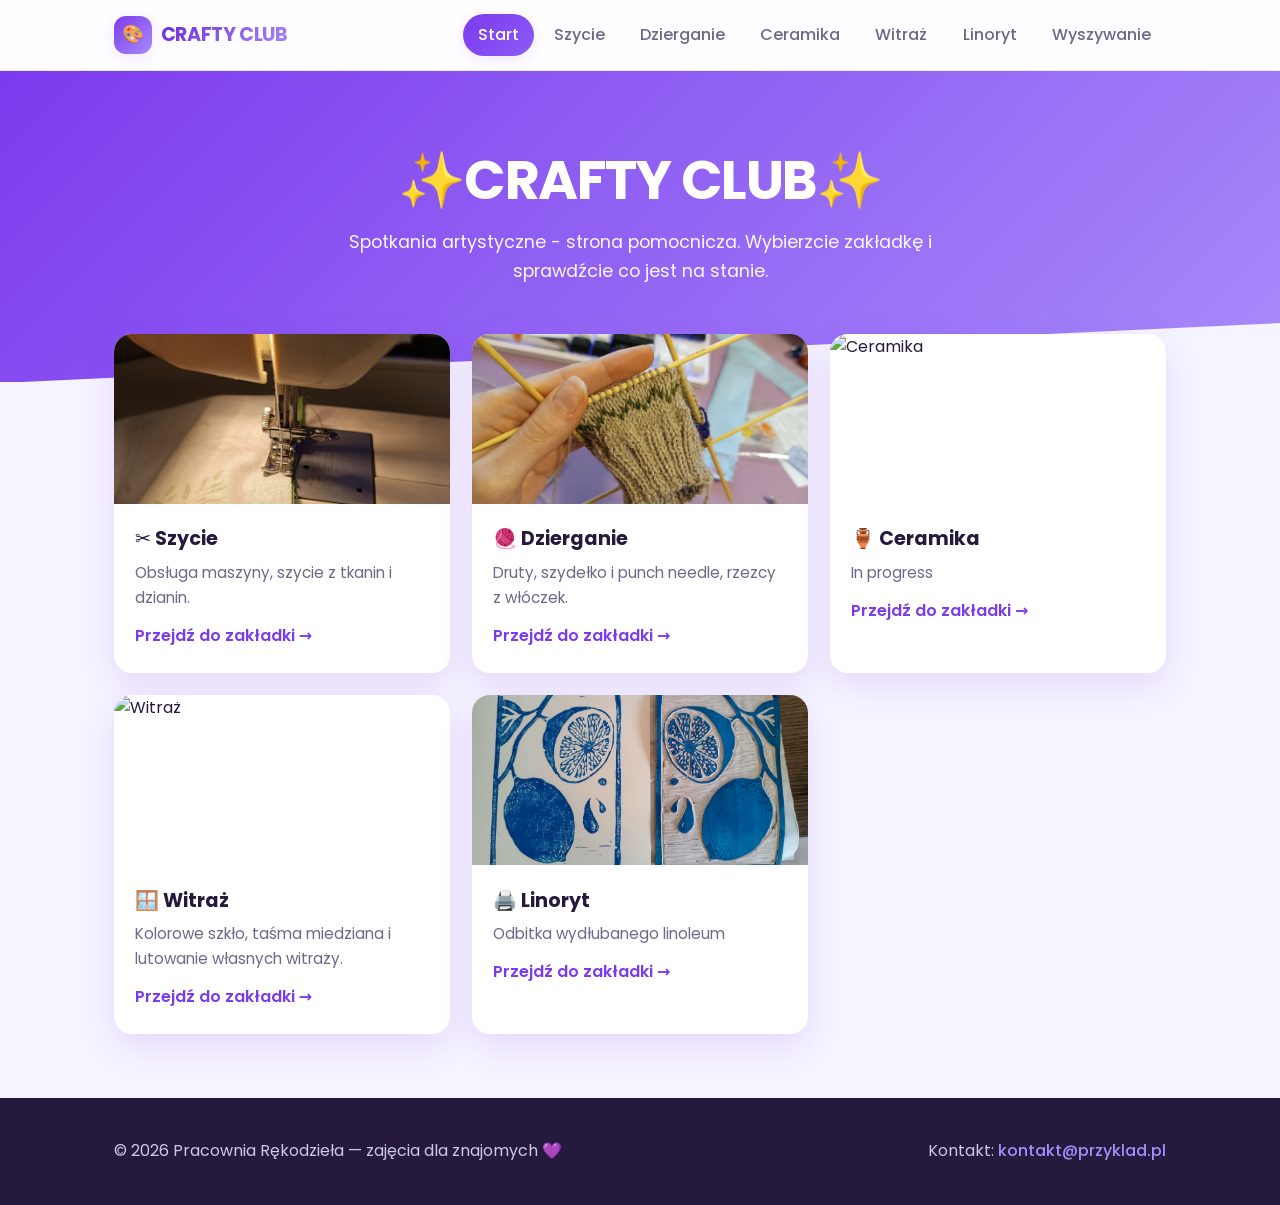
==== commit aa86dea5: "Update index.html" ====
--- a/index.html
+++ b/index.html
@@ -51,7 +51,7 @@
                     <img src="images/szycie/szy_maszyna.jpg" alt="Szycie" />
                     <div class="card-body">
                         <h3>✂️ Szycie</h3>
-                        <p>Od podstaw obsługi maszyny po pierwsze własne projekty z tkanin.</p>
+                        <p>Obsługa maszyny, szycie z tkanin i dzianin.</p>
                         <span class="more">Przejdź do zakładki →</span>
                     </div>
                 </article>
@@ -59,7 +59,7 @@
                     <img src="images/dzierganie/dzier_skarpeta.jpg" alt="Dzierganie" />
                     <div class="card-body">
                         <h3>🧶 Dzierganie</h3>
-                        <p>Druty, szydełko i włóczka — ciepłe projekty na spokojne wieczory.</p>
+                        <p>Druty, szydełko i punch needle, rzezcy z włóczek.</p>
                         <span class="more">Przejdź do zakładki →</span>
                     </div>
                 </article>
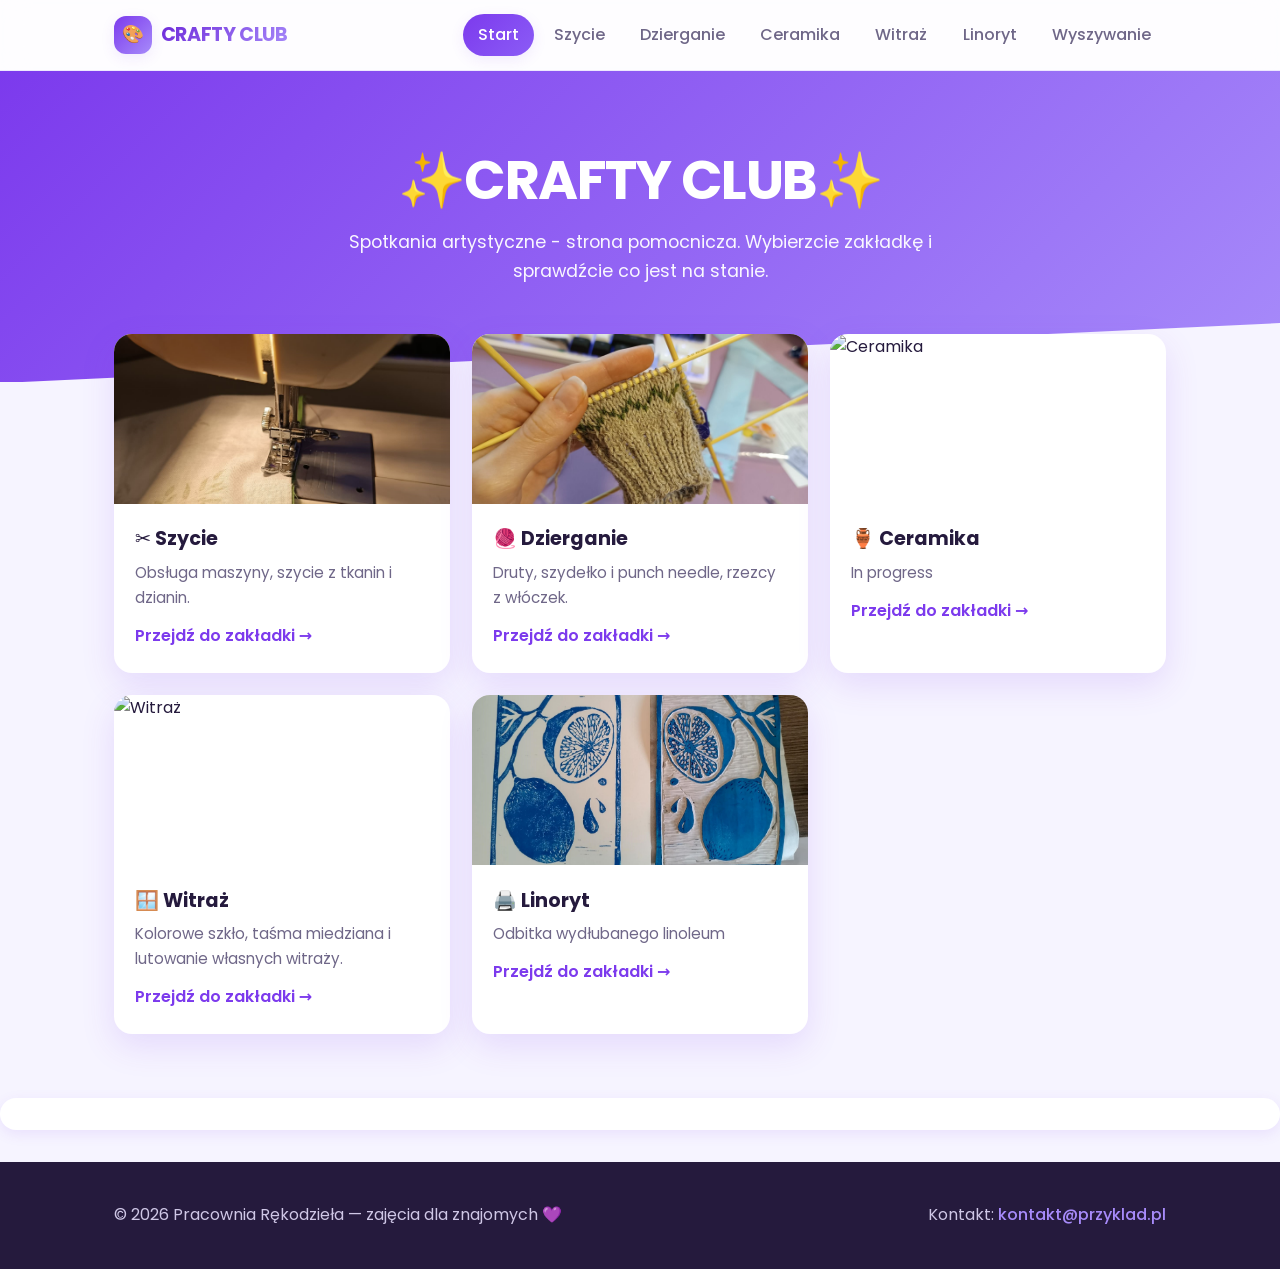
==== commit e7a5fe92: "Update index.html" ====
--- a/index.html
+++ b/index.html
@@ -206,9 +206,9 @@
                         <span class="shop-meta">Guziczek<small>Pasmanteria online</small></span>
                     </a>
                 </div>
-            </div>
-        </div>
-    </section> -->
+            </div> -->
+        </div>
+    </section>
 
     <!-- ============ DZIERGANIE ============ -->
     <section id="dzierganie" class="section">
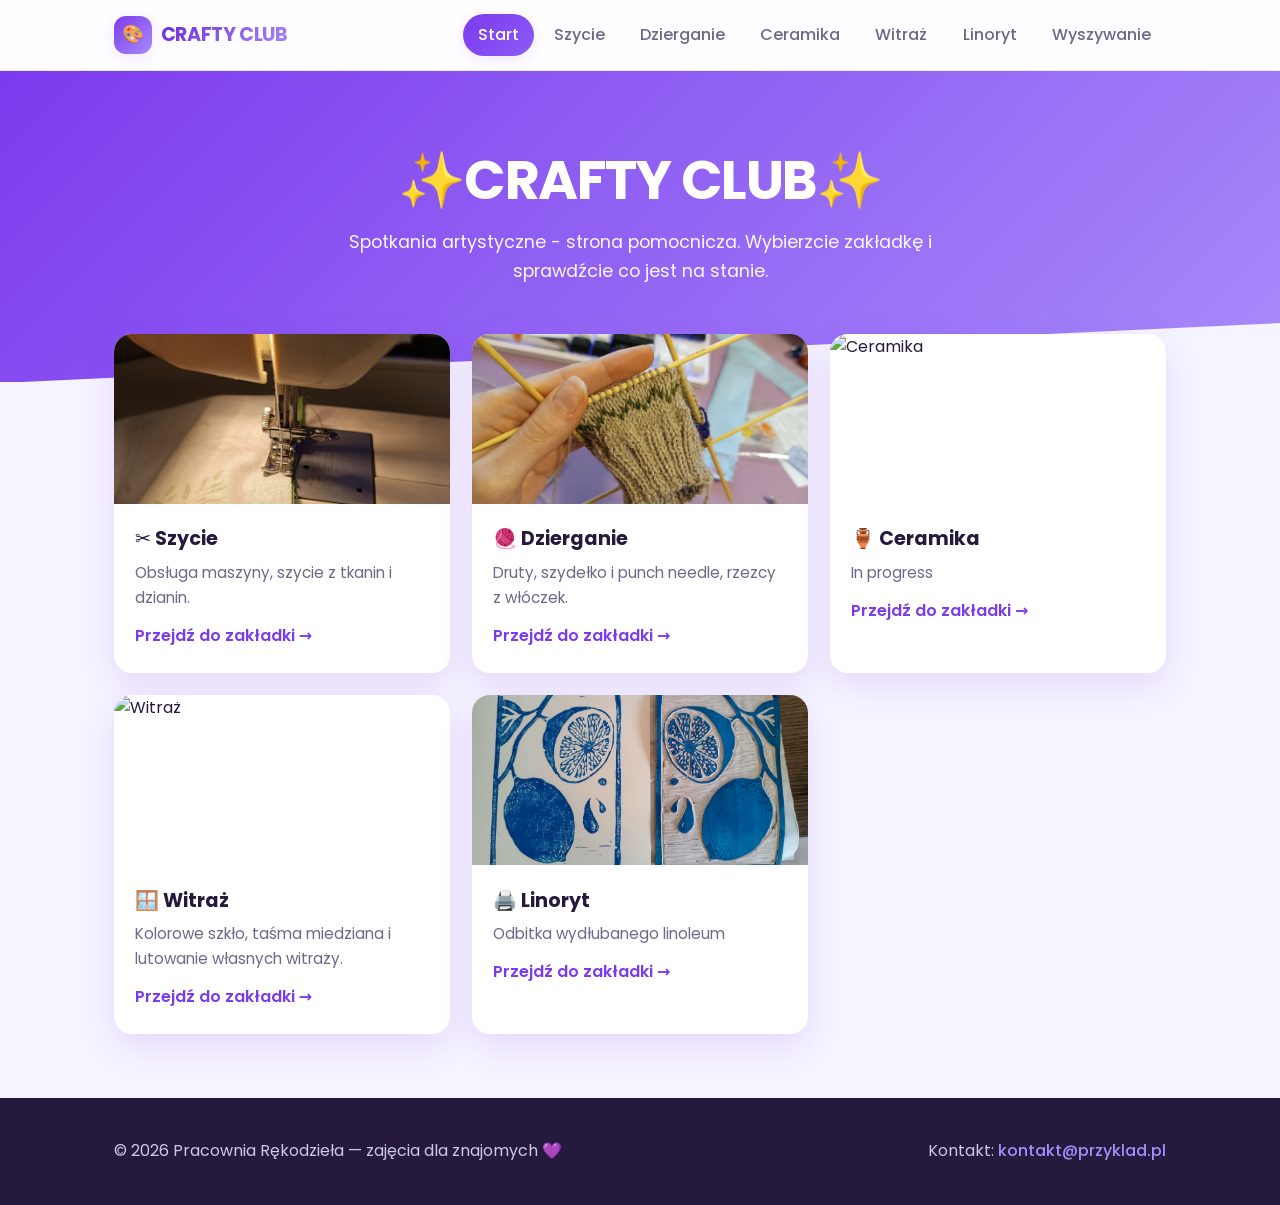
==== commit ea9e8120: "Update index.html" ====
--- a/index.html
+++ b/index.html
@@ -471,7 +471,7 @@
                     <a class="shop" href="https://www.szklocraft.pl/?srsltid=AU7gw4UeS_YlI5-JT1naHpcornSxuH6K-CjGHF2jZHCdzKJfy5mZwjnN" target="_blank" rel="noopener">
                         <span class="shop-ico">🪟</span>
                         <span class="shop-meta">Szkło Craft<small>Szkło witrażowe</small></span>
-                    <!-- </a>
+                    </a>
                     <a class="shop" href="https://www.witraze.pl" target="_blank" rel="noopener">
                         <span class="shop-ico">🔧</span>
                         <span class="shop-meta">Witraże.pl<small>Narzędzia i taśmy</small></span>
@@ -479,7 +479,7 @@
                     <a class="shop" href="https://www.glasspol.pl" target="_blank" rel="noopener">
                         <span class="shop-ico">✨</span>
                         <span class="shop-meta">Glasspol<small>Lut, patyna, folie</small></span>
-                    </a> -->
+                    </a>
                 </div>
             </div>
         </div>
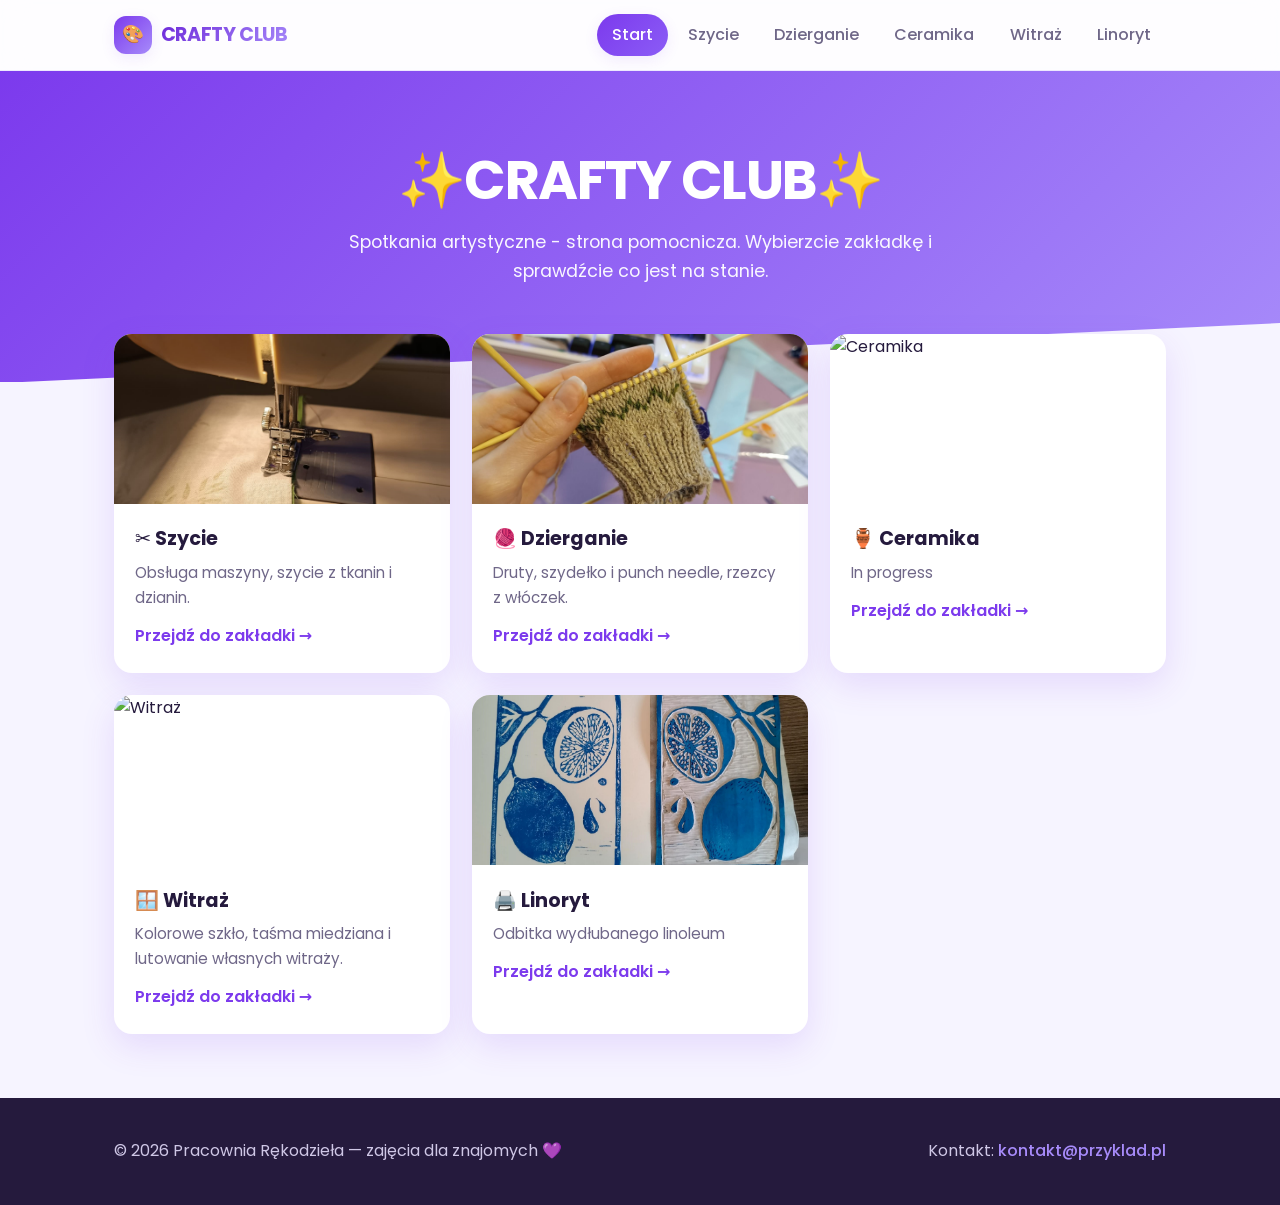
==== commit 8ec1aaa4: "Update index.html" ====
--- a/index.html
+++ b/index.html
@@ -30,7 +30,7 @@
             <button class="tab-btn" data-tab="ceramika">Ceramika</button>
             <button class="tab-btn" data-tab="witraz">Witraż</button>
             <button class="tab-btn" data-tab="linoryt">Linoryt</button>
-            <button class="tab-btn" data-tab="wyszywanie">Wyszywanie</button>
+            <!-- <button class="tab-btn" data-tab="wyszywanie">Wyszywanie</button> -->
         </div>
     </nav>
 </header>
@@ -472,7 +472,7 @@
                         <span class="shop-ico">🪟</span>
                         <span class="shop-meta">Szkło Craft<small>Szkło witrażowe</small></span>
                     </a>
-                    <a class="shop" href="https://www.witraze.pl" target="_blank" rel="noopener">
+                    <!-- <a class="shop" href="https://www.witraze.pl" target="_blank" rel="noopener">
                         <span class="shop-ico">🔧</span>
                         <span class="shop-meta">Witraże.pl<small>Narzędzia i taśmy</small></span>
                     </a>
@@ -481,7 +481,7 @@
                         <span class="shop-meta">Glasspol<small>Lut, patyna, folie</small></span>
                     </a>
                 </div>
-            </div>
+            </div> -->
         </div>
     </section>
 
